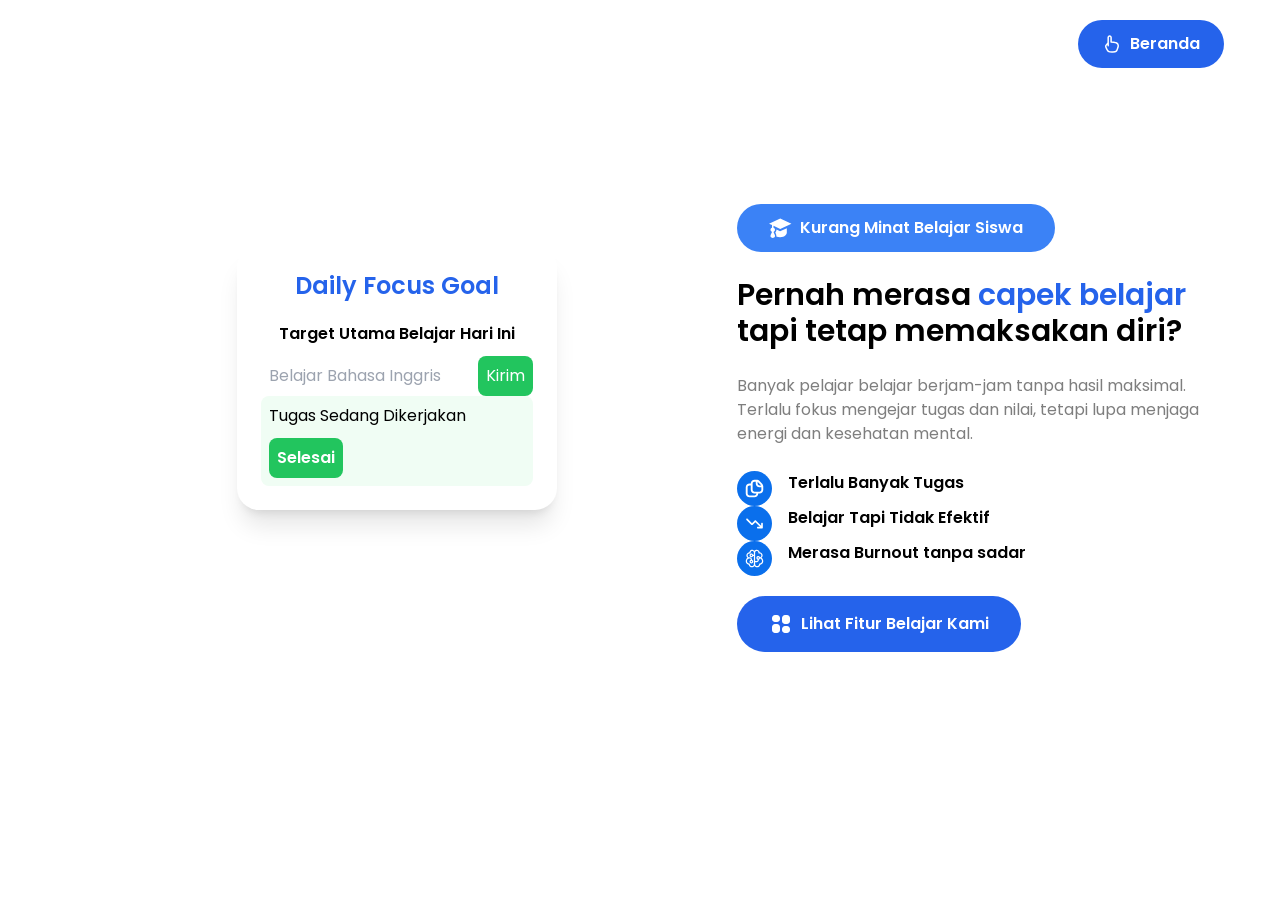
==== docs/features1.html @ 18b40dc4 "rename src to docs for github pages" ====
<!DOCTYPE html>
<html lang="en">

<head>
  <meta charset="UTF-8">
  <meta name="viewport" content="width=device-width, initial-scale=1.0">
  <link rel="preconnect" href="https://fonts.googleapis.com">
  <link rel="preconnect" href="https://fonts.gstatic.com" crossorigin>
  <title>Fitur Belajar | Daily Focus Goal</title>
  <link rel="icon" href="/Ikon SVG/myatech-logo.svg">
  <link href="https://fonts.googleapis.com/css2?family=Poppins:wght@400;500;600;700&display=swap" rel="stylesheet">
  <link rel="stylesheet" href="./css/output.css">
</head>

<body class="font-[Poppins]">
  <!-- Navbar -->
  <section class="">
    <div class="max-w-[1200px] mx-auto">
      <nav class="flex justify-between items-center py-[20px] px-4">
        <!-- Nama Brand -->
        <div>
          <img src="/Ikon SVG/Brand.svg" alt="">
        </div>

        <div class="flex">
          <a href="index.html"
            class="flex items-center bg-blue-600 px-6 py-3 rounded-[32px] text-white font-semibold hover:bg-black hover:scale-110 transition duration-300 gap-2">
            <span>
              <img src="/Ikon SVG/tangan-white.svg" alt="">
            </span>
            Beranda
          </a>
        </div>
      </nav>
    </div>
  </section>

  <!-- Features 1 -->
  <section id="problem-section" class="">
    <div class="max-w-[1200px] mx-auto px-4 py-4">
      <div class="grid grid-cols-12 items-center">
        <!-- Kiri -->
        <div class="mt-[100px] col-span-12 md:col-span-5 lg:col-span-5 order-2">
          <div class="">
            <button class="flex gap-2 items-center px-8 py-3 bg-blue-500 text-white font-semibold rounded-full">
              <span>
                <img src="/Ikon SVG/college-white.svg" alt="">
              </span>
              Kurang Minat Belajar Siswa
            </button>
            <h1 class="mt-[25px] text-2xl md:text-3xl lg:text-3xl font-semibold text-black leading-tight">
              Pernah merasa <span class="text-blue-600">capek belajar</span> <br>
              tapi tetap memaksakan diri?
            </h1>
            <p class="mt-[25px] text-base text-justify lg:text-start text-grey opacity-50">
              Banyak pelajar belajar berjam-jam tanpa hasil maksimal. Terlalu fokus mengejar tugas dan nilai, tetapi
              lupa menjaga energi dan kesehatan mental.
            </p>
            <div class="mt-[25px] flex flex-col lg:flex-row gap-4">
              <ul class="gap-4">
                <li class="flex gap-4 font-semibold">
                  <span>
                    <img src="/Ikon SVG/files-blue.svg" alt="">
                  </span>
                  Terlalu Banyak Tugas
                </li>
                <li class="flex gap-4 font-semibold">
                  <span>
                    <img src="/Ikon SVG/chart-down-blue.svg" alt="">
                  </span>
                  Belajar Tapi Tidak Efektif
                </li>
                <li class="flex gap-4 font-semibold">
                  <span>
                    <img src="/Ikon SVG/brain-circuit-blue.svg" alt="">
                  </span>
                  Merasa Burnout tanpa sadar
                </li>
              </ul>
            </div>
            <div>
              <button
                class="mt-[20px] flex gap-2 items-center px-8 py-4 bg-blue-600 hover:bg-blue-500 cursor-pointer transition duration-300 text-white font-semibold rounded-[32px]">
                <span>
                  <img src="/Ikon SVG/grid.svg" alt="">
                </span>
                Lihat Fitur Belajar Kami
              </button>
            </div>
          </div>
        </div>

        <!-- Kanan -->
        <div class="mx-auto items-center col-span-12 md:col-span-7 lg:col-span-7 order-1">
          <div class="bg-white w-80 rounded-[22px] p-6 shadow-xl">
            <h1 class="text-2xl font-semibold text-blue-600 text-center">Daily Focus Goal</h1>
            <h1 class="mt-[20px] text-md font-semibold text-center">Target Utama Belajar Hari Ini</h1>

            <div class="mt-[10px] flex items-center gap-4">
              <input type="text" id="tugas" placeholder="Belajar Bahasa Inggris" class="w-full rounded-lg py-2 px-2">

              <button onclick="setKirim()" class="bg-green-500 text-white p-2 rounded-lg">Kirim</button>
            </div>

            <div id="displayHijau" class="bg-green-50 w-full p-2 rounded-lg gap-4">
              <p class="font-regular">Tugas Sedang Dikerjakan</p>
              <p id="tugasProses" class="mt-[10px] mb-[10px] font-regular text-green-600 font-semibold"></p>
              <button onclick="selesai()" class="bg-green-500 text-white font-semibold p-2 rounded-lg">Selesai</button>
            </div>
          </div>
        </div>
      </div>
    </div>
  </section>

  <script>
    function setKirim() {
      const input = document.getElementById('tugas');
      if (!input.value) return;
      document.getElementById('tugasProses').innerText = input.value;
      document.getElementById('displayHijau').classList.remove('hidden');
      input.value = '';
    }
    function selesai() {
      document.getElementById('displayHijau').classList.add('hidden');
    }
  </script>

</body>

</html>
---- docs/css/output.css ----
/*
! tailwindcss v3.4.9 | MIT License | https://tailwindcss.com
*/

/*
1. Prevent padding and border from affecting element width. (https://github.com/mozdevs/cssremedy/issues/4)
2. Allow adding a border to an element by just adding a border-width. (https://github.com/tailwindcss/tailwindcss/pull/116)
*/

*,
::before,
::after {
  box-sizing: border-box;
  /* 1 */
  border-width: 0;
  /* 2 */
  border-style: solid;
  /* 2 */
  border-color: #e5e7eb;
  /* 2 */
}

::before,
::after {
  --tw-content: '';
}

/*
1. Use a consistent sensible line-height in all browsers.
2. Prevent adjustments of font size after orientation changes in iOS.
3. Use a more readable tab size.
4. Use the user's configured `sans` font-family by default.
5. Use the user's configured `sans` font-feature-settings by default.
6. Use the user's configured `sans` font-variation-settings by default.
7. Disable tap highlights on iOS
*/

html,
:host {
  line-height: 1.5;
  /* 1 */
  -webkit-text-size-adjust: 100%;
  /* 2 */
  -moz-tab-size: 4;
  /* 3 */
  -o-tab-size: 4;
     tab-size: 4;
  /* 3 */
  font-family: ui-sans-serif, system-ui, sans-serif, "Apple Color Emoji", "Segoe UI Emoji", "Segoe UI Symbol", "Noto Color Emoji";
  /* 4 */
  font-feature-settings: normal;
  /* 5 */
  font-variation-settings: normal;
  /* 6 */
  -webkit-tap-highlight-color: transparent;
  /* 7 */
}

/*
1. Remove the margin in all browsers.
2. Inherit line-height from `html` so users can set them as a class directly on the `html` element.
*/

body {
  margin: 0;
  /* 1 */
  line-height: inherit;
  /* 2 */
}

/*
1. Add the correct height in Firefox.
2. Correct the inheritance of border color in Firefox. (https://bugzilla.mozilla.org/show_bug.cgi?id=190655)
3. Ensure horizontal rules are visible by default.
*/

hr {
  height: 0;
  /* 1 */
  color: inherit;
  /* 2 */
  border-top-width: 1px;
  /* 3 */
}

/*
Add the correct text decoration in Chrome, Edge, and Safari.
*/

abbr:where([title]) {
  -webkit-text-decoration: underline dotted;
          text-decoration: underline dotted;
}

/*
Remove the default font size and weight for headings.
*/

h1,
h2,
h3,
h4,
h5,
h6 {
  font-size: inherit;
  font-weight: inherit;
}

/*
Reset links to optimize for opt-in styling instead of opt-out.
*/

a {
  color: inherit;
  text-decoration: inherit;
}

/*
Add the correct font weight in Edge and Safari.
*/

b,
strong {
  font-weight: bolder;
}

/*
1. Use the user's configured `mono` font-family by default.
2. Use the user's configured `mono` font-feature-settings by default.
3. Use the user's configured `mono` font-variation-settings by default.
4. Correct the odd `em` font sizing in all browsers.
*/

code,
kbd,
samp,
pre {
  font-family: ui-monospace, SFMono-Regular, Menlo, Monaco, Consolas, "Liberation Mono", "Courier New", monospace;
  /* 1 */
  font-feature-settings: normal;
  /* 2 */
  font-variation-settings: normal;
  /* 3 */
  font-size: 1em;
  /* 4 */
}

/*
Add the correct font size in all browsers.
*/

small {
  font-size: 80%;
}

/*
Prevent `sub` and `sup` elements from affecting the line height in all browsers.
*/

sub,
sup {
  font-size: 75%;
  line-height: 0;
  position: relative;
  vertical-align: baseline;
}

sub {
  bottom: -0.25em;
}

sup {
  top: -0.5em;
}

/*
1. Remove text indentation from table contents in Chrome and Safari. (https://bugs.chromium.org/p/chromium/issues/detail?id=999088, https://bugs.webkit.org/show_bug.cgi?id=201297)
2. Correct table border color inheritance in all Chrome and Safari. (https://bugs.chromium.org/p/chromium/issues/detail?id=935729, https://bugs.webkit.org/show_bug.cgi?id=195016)
3. Remove gaps between table borders by default.
*/

table {
  text-indent: 0;
  /* 1 */
  border-color: inherit;
  /* 2 */
  border-collapse: collapse;
  /* 3 */
}

/*
1. Change the font styles in all browsers.
2. Remove the margin in Firefox and Safari.
3. Remove default padding in all browsers.
*/

button,
input,
optgroup,
select,
textarea {
  font-family: inherit;
  /* 1 */
  font-feature-settings: inherit;
  /* 1 */
  font-variation-settings: inherit;
  /* 1 */
  font-size: 100%;
  /* 1 */
  font-weight: inherit;
  /* 1 */
  line-height: inherit;
  /* 1 */
  letter-spacing: inherit;
  /* 1 */
  color: inherit;
  /* 1 */
  margin: 0;
  /* 2 */
  padding: 0;
  /* 3 */
}

/*
Remove the inheritance of text transform in Edge and Firefox.
*/

button,
select {
  text-transform: none;
}

/*
1. Correct the inability to style clickable types in iOS and Safari.
2. Remove default button styles.
*/

button,
input:where([type='button']),
input:where([type='reset']),
input:where([type='submit']) {
  -webkit-appearance: button;
  /* 1 */
  background-color: transparent;
  /* 2 */
  background-image: none;
  /* 2 */
}

/*
Use the modern Firefox focus style for all focusable elements.
*/

:-moz-focusring {
  outline: auto;
}

/*
Remove the additional `:invalid` styles in Firefox. (https://github.com/mozilla/gecko-dev/blob/2f9eacd9d3d995c937b4251a5557d95d494c9be1/layout/style/res/forms.css#L728-L737)
*/

:-moz-ui-invalid {
  box-shadow: none;
}

/*
Add the correct vertical alignment in Chrome and Firefox.
*/

progress {
  vertical-align: baseline;
}

/*
Correct the cursor style of increment and decrement buttons in Safari.
*/

::-webkit-inner-spin-button,
::-webkit-outer-spin-button {
  height: auto;
}

/*
1. Correct the odd appearance in Chrome and Safari.
2. Correct the outline style in Safari.
*/

[type='search'] {
  -webkit-appearance: textfield;
  /* 1 */
  outline-offset: -2px;
  /* 2 */
}

/*
Remove the inner padding in Chrome and Safari on macOS.
*/

::-webkit-search-decoration {
  -webkit-appearance: none;
}

/*
1. Correct the inability to style clickable types in iOS and Safari.
2. Change font properties to `inherit` in Safari.
*/

::-webkit-file-upload-button {
  -webkit-appearance: button;
  /* 1 */
  font: inherit;
  /* 2 */
}

/*
Add the correct display in Chrome and Safari.
*/

summary {
  display: list-item;
}

/*
Removes the default spacing and border for appropriate elements.
*/

blockquote,
dl,
dd,
h1,
h2,
h3,
h4,
h5,
h6,
hr,
figure,
p,
pre {
  margin: 0;
}

fieldset {
  margin: 0;
  padding: 0;
}

legend {
  padding: 0;
}

ol,
ul,
menu {
  list-style: none;
  margin: 0;
  padding: 0;
}

/*
Reset default styling for dialogs.
*/

dialog {
  padding: 0;
}

/*
Prevent resizing textareas horizontally by default.
*/

textarea {
  resize: vertical;
}

/*
1. Reset the default placeholder opacity in Firefox. (https://github.com/tailwindlabs/tailwindcss/issues/3300)
2. Set the default placeholder color to the user's configured gray 400 color.
*/

input::-moz-placeholder, textarea::-moz-placeholder {
  opacity: 1;
  /* 1 */
  color: #9ca3af;
  /* 2 */
}

input::placeholder,
textarea::placeholder {
  opacity: 1;
  /* 1 */
  color: #9ca3af;
  /* 2 */
}

/*
Set the default cursor for buttons.
*/

button,
[role="button"] {
  cursor: pointer;
}

/*
Make sure disabled buttons don't get the pointer cursor.
*/

:disabled {
  cursor: default;
}

/*
1. Make replaced elements `display: block` by default. (https://github.com/mozdevs/cssremedy/issues/14)
2. Add `vertical-align: middle` to align replaced elements more sensibly by default. (https://github.com/jensimmons/cssremedy/issues/14#issuecomment-634934210)
   This can trigger a poorly considered lint error in some tools but is included by design.
*/

img,
svg,
video,
canvas,
audio,
iframe,
embed,
object {
  display: block;
  /* 1 */
  vertical-align: middle;
  /* 2 */
}

/*
Constrain images and videos to the parent width and preserve their intrinsic aspect ratio. (https://github.com/mozdevs/cssremedy/issues/14)
*/

img,
video {
  max-width: 100%;
  height: auto;
}

/* Make elements with the HTML hidden attribute stay hidden by default */

[hidden] {
  display: none;
}

*, ::before, ::after {
  --tw-border-spacing-x: 0;
  --tw-border-spacing-y: 0;
  --tw-translate-x: 0;
  --tw-translate-y: 0;
  --tw-rotate: 0;
  --tw-skew-x: 0;
  --tw-skew-y: 0;
  --tw-scale-x: 1;
  --tw-scale-y: 1;
  --tw-pan-x:  ;
  --tw-pan-y:  ;
  --tw-pinch-zoom:  ;
  --tw-scroll-snap-strictness: proximity;
  --tw-gradient-from-position:  ;
  --tw-gradient-via-position:  ;
  --tw-gradient-to-position:  ;
  --tw-ordinal:  ;
  --tw-slashed-zero:  ;
  --tw-numeric-figure:  ;
  --tw-numeric-spacing:  ;
  --tw-numeric-fraction:  ;
  --tw-ring-inset:  ;
  --tw-ring-offset-width: 0px;
  --tw-ring-offset-color: #fff;
  --tw-ring-color: rgb(59 130 246 / 0.5);
  --tw-ring-offset-shadow: 0 0 #0000;
  --tw-ring-shadow: 0 0 #0000;
  --tw-shadow: 0 0 #0000;
  --tw-shadow-colored: 0 0 #0000;
  --tw-blur:  ;
  --tw-brightness:  ;
  --tw-contrast:  ;
  --tw-grayscale:  ;
  --tw-hue-rotate:  ;
  --tw-invert:  ;
  --tw-saturate:  ;
  --tw-sepia:  ;
  --tw-drop-shadow:  ;
  --tw-backdrop-blur:  ;
  --tw-backdrop-brightness:  ;
  --tw-backdrop-contrast:  ;
  --tw-backdrop-grayscale:  ;
  --tw-backdrop-hue-rotate:  ;
  --tw-backdrop-invert:  ;
  --tw-backdrop-opacity:  ;
  --tw-backdrop-saturate:  ;
  --tw-backdrop-sepia:  ;
  --tw-contain-size:  ;
  --tw-contain-layout:  ;
  --tw-contain-paint:  ;
  --tw-contain-style:  ;
}

::backdrop {
  --tw-border-spacing-x: 0;
  --tw-border-spacing-y: 0;
  --tw-translate-x: 0;
  --tw-translate-y: 0;
  --tw-rotate: 0;
  --tw-skew-x: 0;
  --tw-skew-y: 0;
  --tw-scale-x: 1;
  --tw-scale-y: 1;
  --tw-pan-x:  ;
  --tw-pan-y:  ;
  --tw-pinch-zoom:  ;
  --tw-scroll-snap-strictness: proximity;
  --tw-gradient-from-position:  ;
  --tw-gradient-via-position:  ;
  --tw-gradient-to-position:  ;
  --tw-ordinal:  ;
  --tw-slashed-zero:  ;
  --tw-numeric-figure:  ;
  --tw-numeric-spacing:  ;
  --tw-numeric-fraction:  ;
  --tw-ring-inset:  ;
  --tw-ring-offset-width: 0px;
  --tw-ring-offset-color: #fff;
  --tw-ring-color: rgb(59 130 246 / 0.5);
  --tw-ring-offset-shadow: 0 0 #0000;
  --tw-ring-shadow: 0 0 #0000;
  --tw-shadow: 0 0 #0000;
  --tw-shadow-colored: 0 0 #0000;
  --tw-blur:  ;
  --tw-brightness:  ;
  --tw-contrast:  ;
  --tw-grayscale:  ;
  --tw-hue-rotate:  ;
  --tw-invert:  ;
  --tw-saturate:  ;
  --tw-sepia:  ;
  --tw-drop-shadow:  ;
  --tw-backdrop-blur:  ;
  --tw-backdrop-brightness:  ;
  --tw-backdrop-contrast:  ;
  --tw-backdrop-grayscale:  ;
  --tw-backdrop-hue-rotate:  ;
  --tw-backdrop-invert:  ;
  --tw-backdrop-opacity:  ;
  --tw-backdrop-saturate:  ;
  --tw-backdrop-sepia:  ;
  --tw-contain-size:  ;
  --tw-contain-layout:  ;
  --tw-contain-paint:  ;
  --tw-contain-style:  ;
}

.fixed {
  position: fixed;
}

.order-1 {
  order: 1;
}

.order-2 {
  order: 2;
}

.col-span-12 {
  grid-column: span 12 / span 12;
}

.mx-auto {
  margin-left: auto;
  margin-right: auto;
}

.my-\[100px\] {
  margin-top: 100px;
  margin-bottom: 100px;
}

.my-\[200px\] {
  margin-top: 200px;
  margin-bottom: 200px;
}

.my-\[50px\] {
  margin-top: 50px;
  margin-bottom: 50px;
}

.mb-12 {
  margin-bottom: 3rem;
}

.mb-3 {
  margin-bottom: 0.75rem;
}

.mb-4 {
  margin-bottom: 1rem;
}

.mb-6 {
  margin-bottom: 1.5rem;
}

.mb-\[10px\] {
  margin-bottom: 10px;
}

.mb-\[25px\] {
  margin-bottom: 25px;
}

.mb-\[40px\] {
  margin-bottom: 40px;
}

.mt-1 {
  margin-top: 0.25rem;
}

.mt-4 {
  margin-top: 1rem;
}

.mt-\[100px\] {
  margin-top: 100px;
}

.mt-\[10px\] {
  margin-top: 10px;
}

.mt-\[20px\] {
  margin-top: 20px;
}

.mt-\[25px\] {
  margin-top: 25px;
}

.mt-\[40px\] {
  margin-top: 40px;
}

.mt-\[8px\] {
  margin-top: 8px;
}

.block {
  display: block;
}

.flex {
  display: flex;
}

.inline-flex {
  display: inline-flex;
}

.grid {
  display: grid;
}

.hidden {
  display: none;
}

.h-3 {
  height: 0.75rem;
}

.h-6 {
  height: 1.5rem;
}

.w-12 {
  width: 3rem;
}

.w-4 {
  width: 1rem;
}

.w-6 {
  width: 1.5rem;
}

.w-80 {
  width: 20rem;
}

.w-full {
  width: 100%;
}

.max-w-\[1200px\] {
  max-width: 1200px;
}

.max-w-xl {
  max-width: 36rem;
}

.cursor-pointer {
  cursor: pointer;
}

.grid-cols-1 {
  grid-template-columns: repeat(1, minmax(0, 1fr));
}

.grid-cols-12 {
  grid-template-columns: repeat(12, minmax(0, 1fr));
}

.flex-col {
  flex-direction: column;
}

.items-start {
  align-items: flex-start;
}

.items-center {
  align-items: center;
}

.justify-center {
  justify-content: center;
}

.justify-between {
  justify-content: space-between;
}

.gap-2 {
  gap: 0.5rem;
}

.gap-3 {
  gap: 0.75rem;
}

.gap-4 {
  gap: 1rem;
}

.gap-8 {
  gap: 2rem;
}

.gap-\[32px\] {
  gap: 32px;
}

.rounded-2xl {
  border-radius: 1rem;
}

.rounded-\[22px\] {
  border-radius: 22px;
}

.rounded-\[32px\] {
  border-radius: 32px;
}

.rounded-full {
  border-radius: 9999px;
}

.rounded-lg {
  border-radius: 0.5rem;
}

.border-2 {
  border-width: 2px;
}

.border-t {
  border-top-width: 1px;
}

.border-blue-600 {
  --tw-border-opacity: 1;
  border-color: rgb(37 99 235 / var(--tw-border-opacity));
}

.border-gray-100 {
  --tw-border-opacity: 1;
  border-color: rgb(243 244 246 / var(--tw-border-opacity));
}

.bg-\[\#060B13\] {
  --tw-bg-opacity: 1;
  background-color: rgb(6 11 19 / var(--tw-bg-opacity));
}

.bg-black {
  --tw-bg-opacity: 1;
  background-color: rgb(0 0 0 / var(--tw-bg-opacity));
}

.bg-blue-500 {
  --tw-bg-opacity: 1;
  background-color: rgb(59 130 246 / var(--tw-bg-opacity));
}

.bg-blue-600 {
  --tw-bg-opacity: 1;
  background-color: rgb(37 99 235 / var(--tw-bg-opacity));
}

.bg-gray-200 {
  --tw-bg-opacity: 1;
  background-color: rgb(229 231 235 / var(--tw-bg-opacity));
}

.bg-green-50 {
  --tw-bg-opacity: 1;
  background-color: rgb(240 253 244 / var(--tw-bg-opacity));
}

.bg-green-500 {
  --tw-bg-opacity: 1;
  background-color: rgb(34 197 94 / var(--tw-bg-opacity));
}

.bg-red-500 {
  --tw-bg-opacity: 1;
  background-color: rgb(239 68 68 / var(--tw-bg-opacity));
}

.bg-white {
  --tw-bg-opacity: 1;
  background-color: rgb(255 255 255 / var(--tw-bg-opacity));
}

.bg-yellow-500 {
  --tw-bg-opacity: 1;
  background-color: rgb(234 179 8 / var(--tw-bg-opacity));
}

.bg-gradient-to-r {
  background-image: linear-gradient(to right, var(--tw-gradient-stops));
}

.from-blue-600 {
  --tw-gradient-from: #2563eb var(--tw-gradient-from-position);
  --tw-gradient-to: rgb(37 99 235 / 0) var(--tw-gradient-to-position);
  --tw-gradient-stops: var(--tw-gradient-from), var(--tw-gradient-to);
}

.to-blue-500 {
  --tw-gradient-to: #3b82f6 var(--tw-gradient-to-position);
}

.p-2 {
  padding: 0.5rem;
}

.p-6 {
  padding: 1.5rem;
}

.px-2 {
  padding-left: 0.5rem;
  padding-right: 0.5rem;
}

.px-3 {
  padding-left: 0.75rem;
  padding-right: 0.75rem;
}

.px-4 {
  padding-left: 1rem;
  padding-right: 1rem;
}

.px-5 {
  padding-left: 1.25rem;
  padding-right: 1.25rem;
}

.px-6 {
  padding-left: 1.5rem;
  padding-right: 1.5rem;
}

.px-8 {
  padding-left: 2rem;
  padding-right: 2rem;
}

.py-10 {
  padding-top: 2.5rem;
  padding-bottom: 2.5rem;
}

.py-2 {
  padding-top: 0.5rem;
  padding-bottom: 0.5rem;
}

.py-20 {
  padding-top: 5rem;
  padding-bottom: 5rem;
}

.py-3 {
  padding-top: 0.75rem;
  padding-bottom: 0.75rem;
}

.py-4 {
  padding-top: 1rem;
  padding-bottom: 1rem;
}

.py-6 {
  padding-top: 1.5rem;
  padding-bottom: 1.5rem;
}

.py-\[200px\] {
  padding-top: 200px;
  padding-bottom: 200px;
}

.py-\[20px\] {
  padding-top: 20px;
  padding-bottom: 20px;
}

.text-center {
  text-align: center;
}

.text-justify {
  text-align: justify;
}

.font-\[Poppins\] {
  font-family: Poppins;
}

.font-sans {
  font-family: ui-sans-serif, system-ui, sans-serif, "Apple Color Emoji", "Segoe UI Emoji", "Segoe UI Symbol", "Noto Color Emoji";
}

.text-2xl {
  font-size: 1.5rem;
  line-height: 2rem;
}

.text-3xl {
  font-size: 1.875rem;
  line-height: 2.25rem;
}

.text-\[18px\] {
  font-size: 18px;
}

.text-base {
  font-size: 1rem;
  line-height: 1.5rem;
}

.text-lg {
  font-size: 1.125rem;
  line-height: 1.75rem;
}

.text-sm {
  font-size: 0.875rem;
  line-height: 1.25rem;
}

.text-xl {
  font-size: 1.25rem;
  line-height: 1.75rem;
}

.text-xs {
  font-size: 0.75rem;
  line-height: 1rem;
}

.font-bold {
  font-weight: 700;
}

.font-medium {
  font-weight: 500;
}

.font-semibold {
  font-weight: 600;
}

.uppercase {
  text-transform: uppercase;
}

.leading-relaxed {
  line-height: 1.625;
}

.leading-tight {
  line-height: 1.25;
}

.tracking-widest {
  letter-spacing: 0.1em;
}

.text-black {
  --tw-text-opacity: 1;
  color: rgb(0 0 0 / var(--tw-text-opacity));
}

.text-blue-500 {
  --tw-text-opacity: 1;
  color: rgb(59 130 246 / var(--tw-text-opacity));
}

.text-blue-600 {
  --tw-text-opacity: 1;
  color: rgb(37 99 235 / var(--tw-text-opacity));
}

.text-gray-400 {
  --tw-text-opacity: 1;
  color: rgb(156 163 175 / var(--tw-text-opacity));
}

.text-gray-600 {
  --tw-text-opacity: 1;
  color: rgb(75 85 99 / var(--tw-text-opacity));
}

.text-green-600 {
  --tw-text-opacity: 1;
  color: rgb(22 163 74 / var(--tw-text-opacity));
}

.text-white {
  --tw-text-opacity: 1;
  color: rgb(255 255 255 / var(--tw-text-opacity));
}

.opacity-50 {
  opacity: 0.5;
}

.shadow-lg {
  --tw-shadow: 0 10px 15px -3px rgb(0 0 0 / 0.1), 0 4px 6px -4px rgb(0 0 0 / 0.1);
  --tw-shadow-colored: 0 10px 15px -3px var(--tw-shadow-color), 0 4px 6px -4px var(--tw-shadow-color);
  box-shadow: var(--tw-ring-offset-shadow, 0 0 #0000), var(--tw-ring-shadow, 0 0 #0000), var(--tw-shadow);
}

.shadow-xl {
  --tw-shadow: 0 20px 25px -5px rgb(0 0 0 / 0.1), 0 8px 10px -6px rgb(0 0 0 / 0.1);
  --tw-shadow-colored: 0 20px 25px -5px var(--tw-shadow-color), 0 8px 10px -6px var(--tw-shadow-color);
  box-shadow: var(--tw-ring-offset-shadow, 0 0 #0000), var(--tw-ring-shadow, 0 0 #0000), var(--tw-shadow);
}

.outline {
  outline-style: solid;
}

.blur {
  --tw-blur: blur(8px);
  filter: var(--tw-blur) var(--tw-brightness) var(--tw-contrast) var(--tw-grayscale) var(--tw-hue-rotate) var(--tw-invert) var(--tw-saturate) var(--tw-sepia) var(--tw-drop-shadow);
}

.transition {
  transition-property: color, background-color, border-color, text-decoration-color, fill, stroke, opacity, box-shadow, transform, filter, -webkit-backdrop-filter;
  transition-property: color, background-color, border-color, text-decoration-color, fill, stroke, opacity, box-shadow, transform, filter, backdrop-filter;
  transition-property: color, background-color, border-color, text-decoration-color, fill, stroke, opacity, box-shadow, transform, filter, backdrop-filter, -webkit-backdrop-filter;
  transition-timing-function: cubic-bezier(0.4, 0, 0.2, 1);
  transition-duration: 150ms;
}

.duration-300 {
  transition-duration: 300ms;
}

.hover\:scale-105:hover {
  --tw-scale-x: 1.05;
  --tw-scale-y: 1.05;
  transform: translate(var(--tw-translate-x), var(--tw-translate-y)) rotate(var(--tw-rotate)) skewX(var(--tw-skew-x)) skewY(var(--tw-skew-y)) scaleX(var(--tw-scale-x)) scaleY(var(--tw-scale-y));
}

.hover\:scale-110:hover {
  --tw-scale-x: 1.1;
  --tw-scale-y: 1.1;
  transform: translate(var(--tw-translate-x), var(--tw-translate-y)) rotate(var(--tw-rotate)) skewX(var(--tw-skew-x)) skewY(var(--tw-skew-y)) scaleX(var(--tw-scale-x)) scaleY(var(--tw-scale-y));
}

.hover\:bg-black:hover {
  --tw-bg-opacity: 1;
  background-color: rgb(0 0 0 / var(--tw-bg-opacity));
}

.hover\:bg-blue-200:hover {
  --tw-bg-opacity: 1;
  background-color: rgb(191 219 254 / var(--tw-bg-opacity));
}

.hover\:bg-blue-300:hover {
  --tw-bg-opacity: 1;
  background-color: rgb(147 197 253 / var(--tw-bg-opacity));
}

.hover\:bg-blue-500:hover {
  --tw-bg-opacity: 1;
  background-color: rgb(59 130 246 / var(--tw-bg-opacity));
}

.hover\:bg-blue-600:hover {
  --tw-bg-opacity: 1;
  background-color: rgb(37 99 235 / var(--tw-bg-opacity));
}

.hover\:bg-slate-600:hover {
  --tw-bg-opacity: 1;
  background-color: rgb(71 85 105 / var(--tw-bg-opacity));
}

.hover\:bg-slate-800:hover {
  --tw-bg-opacity: 1;
  background-color: rgb(30 41 59 / var(--tw-bg-opacity));
}

.hover\:font-semibold:hover {
  font-weight: 600;
}

.hover\:text-blue-500:hover {
  --tw-text-opacity: 1;
  color: rgb(59 130 246 / var(--tw-text-opacity));
}

@media (min-width: 768px) {
  .md\:col-span-5 {
    grid-column: span 5 / span 5;
  }

  .md\:col-span-6 {
    grid-column: span 6 / span 6;
  }

  .md\:col-span-7 {
    grid-column: span 7 / span 7;
  }

  .md\:my-\[100px\] {
    margin-top: 100px;
    margin-bottom: 100px;
  }

  .md\:my-\[200px\] {
    margin-top: 200px;
    margin-bottom: 200px;
  }

  .md\:block {
    display: block;
  }

  .md\:inline-flex {
    display: inline-flex;
  }

  .md\:grid-cols-2 {
    grid-template-columns: repeat(2, minmax(0, 1fr));
  }

  .md\:flex-row {
    flex-direction: row;
  }

  .md\:rounded-\[32px\] {
    border-radius: 32px;
  }

  .md\:px-8 {
    padding-left: 2rem;
    padding-right: 2rem;
  }

  .md\:text-3xl {
    font-size: 1.875rem;
    line-height: 2.25rem;
  }

  .md\:text-4xl {
    font-size: 2.25rem;
    line-height: 2.5rem;
  }

  .md\:text-base {
    font-size: 1rem;
    line-height: 1.5rem;
  }

  .md\:text-lg {
    font-size: 1.125rem;
    line-height: 1.75rem;
  }

  .md\:text-xl {
    font-size: 1.25rem;
    line-height: 1.75rem;
  }
}

@media (min-width: 1024px) {
  .lg\:col-span-5 {
    grid-column: span 5 / span 5;
  }

  .lg\:col-span-6 {
    grid-column: span 6 / span 6;
  }

  .lg\:col-span-7 {
    grid-column: span 7 / span 7;
  }

  .lg\:block {
    display: block;
  }

  .lg\:flex {
    display: flex;
  }

  .lg\:hidden {
    display: none;
  }

  .lg\:grid-cols-3 {
    grid-template-columns: repeat(3, minmax(0, 1fr));
  }

  .lg\:flex-row {
    flex-direction: row;
  }

  .lg\:rounded-\[32px\] {
    border-radius: 32px;
  }

  .lg\:py-\[100px\] {
    padding-top: 100px;
    padding-bottom: 100px;
  }

  .lg\:text-start {
    text-align: start;
  }

  .lg\:text-3xl {
    font-size: 1.875rem;
    line-height: 2.25rem;
  }

  .lg\:text-5xl {
    font-size: 3rem;
    line-height: 1;
  }

  .lg\:text-lg {
    font-size: 1.125rem;
    line-height: 1.75rem;
  }

  .lg\:text-xl {
    font-size: 1.25rem;
    line-height: 1.75rem;
  }
}
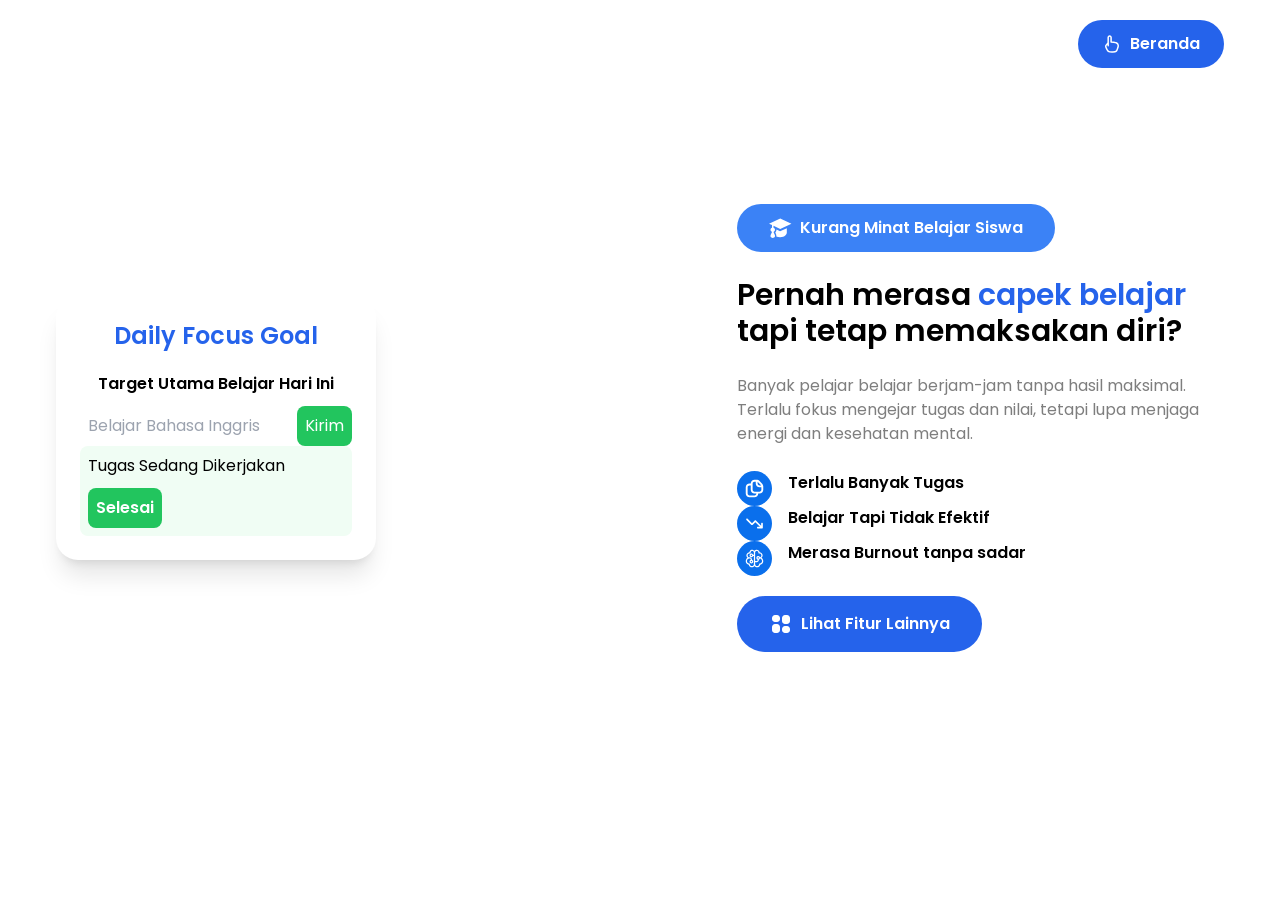
==== commit 02e8530f: "update website" ====
--- a/docs/features1.html
+++ b/docs/features1.html
@@ -7,7 +7,7 @@
   <link rel="preconnect" href="https://fonts.googleapis.com">
   <link rel="preconnect" href="https://fonts.gstatic.com" crossorigin>
   <title>Fitur Belajar | Daily Focus Goal</title>
-  <link rel="icon" href="/Ikon SVG/myatech-logo.svg">
+  <link rel="icon" href="../Ikon SVG/myatech-logo.svg">
   <link href="https://fonts.googleapis.com/css2?family=Poppins:wght@400;500;600;700&display=swap" rel="stylesheet">
   <link rel="stylesheet" href="./css/output.css">
 </head>
@@ -19,14 +19,16 @@
       <nav class="flex justify-between items-center py-[20px] px-4">
         <!-- Nama Brand -->
         <div>
-          <img src="/Ikon SVG/Brand.svg" alt="">
+          <a href="https://www.tiktok.com/@myatech.id?is_from_webapp=1&sender_device=pc">
+            <img src="../Ikon SVG/Brand.svg" alt="">
+          </a>
         </div>
 
         <div class="flex">
           <a href="index.html"
             class="flex items-center bg-blue-600 px-6 py-3 rounded-[32px] text-white font-semibold hover:bg-black hover:scale-110 transition duration-300 gap-2">
             <span>
-              <img src="/Ikon SVG/tangan-white.svg" alt="">
+              <img src="../Ikon SVG/tangan-white.svg" alt="">
             </span>
             Beranda
           </a>
@@ -36,15 +38,15 @@
   </section>
 
   <!-- Features 1 -->
-  <section id="problem-section" class="">
+  <section id="problem-section" class="mt-[100px]">
     <div class="max-w-[1200px] mx-auto px-4 py-4">
       <div class="grid grid-cols-12 items-center">
         <!-- Kiri -->
-        <div class="mt-[100px] col-span-12 md:col-span-5 lg:col-span-5 order-2">
+        <div class="col-span-12 md:col-span-5 lg:col-span-5 order-2">
           <div class="">
             <button class="flex gap-2 items-center px-8 py-3 bg-blue-500 text-white font-semibold rounded-full">
               <span>
-                <img src="/Ikon SVG/college-white.svg" alt="">
+                <img src="../Ikon SVG/college-white.svg" alt="">
               </span>
               Kurang Minat Belajar Siswa
             </button>
@@ -60,19 +62,19 @@
               <ul class="gap-4">
                 <li class="flex gap-4 font-semibold">
                   <span>
-                    <img src="/Ikon SVG/files-blue.svg" alt="">
+                    <img src="../Ikon SVG/files-blue.svg" alt="">
                   </span>
                   Terlalu Banyak Tugas
                 </li>
                 <li class="flex gap-4 font-semibold">
                   <span>
-                    <img src="/Ikon SVG/chart-down-blue.svg" alt="">
+                    <img src="../Ikon SVG/chart-down-blue.svg" alt="">
                   </span>
                   Belajar Tapi Tidak Efektif
                 </li>
                 <li class="flex gap-4 font-semibold">
                   <span>
-                    <img src="/Ikon SVG/brain-circuit-blue.svg" alt="">
+                    <img src="../Ikon SVG/brain-circuit-blue.svg" alt="">
                   </span>
                   Merasa Burnout tanpa sadar
                 </li>
@@ -82,16 +84,16 @@
               <button
                 class="mt-[20px] flex gap-2 items-center px-8 py-4 bg-blue-600 hover:bg-blue-500 cursor-pointer transition duration-300 text-white font-semibold rounded-[32px]">
                 <span>
-                  <img src="/Ikon SVG/grid.svg" alt="">
+                  <img src="../Ikon SVG/grid.svg" alt="">
                 </span>
-                Lihat Fitur Belajar Kami
+                <a href="index.html#features-section">Lihat Fitur Lainnya</a>
               </button>
             </div>
           </div>
         </div>
 
         <!-- Kanan -->
-        <div class="mx-auto items-center col-span-12 md:col-span-7 lg:col-span-7 order-1">
+        <div class="items-center col-span-12 md:col-span-7 lg:col-span-7 order-1">
           <div class="bg-white w-80 rounded-[22px] p-6 shadow-xl">
             <h1 class="text-2xl font-semibold text-blue-600 text-center">Daily Focus Goal</h1>
             <h1 class="mt-[20px] text-md font-semibold text-center">Target Utama Belajar Hari Ini</h1>
--- a/docs/css/output.css
+++ b/docs/css/output.css
@@ -6,6 +6,10 @@
 1. Prevent padding and border from affecting element width. (https://github.com/mozdevs/cssremedy/issues/4)
 2. Allow adding a border to an element by just adding a border-width. (https://github.com/tailwindcss/tailwindcss/pull/116)
 */
+
+html {
+  scroll-behavior: smooth;
+}
 
 *,
 ::before,
